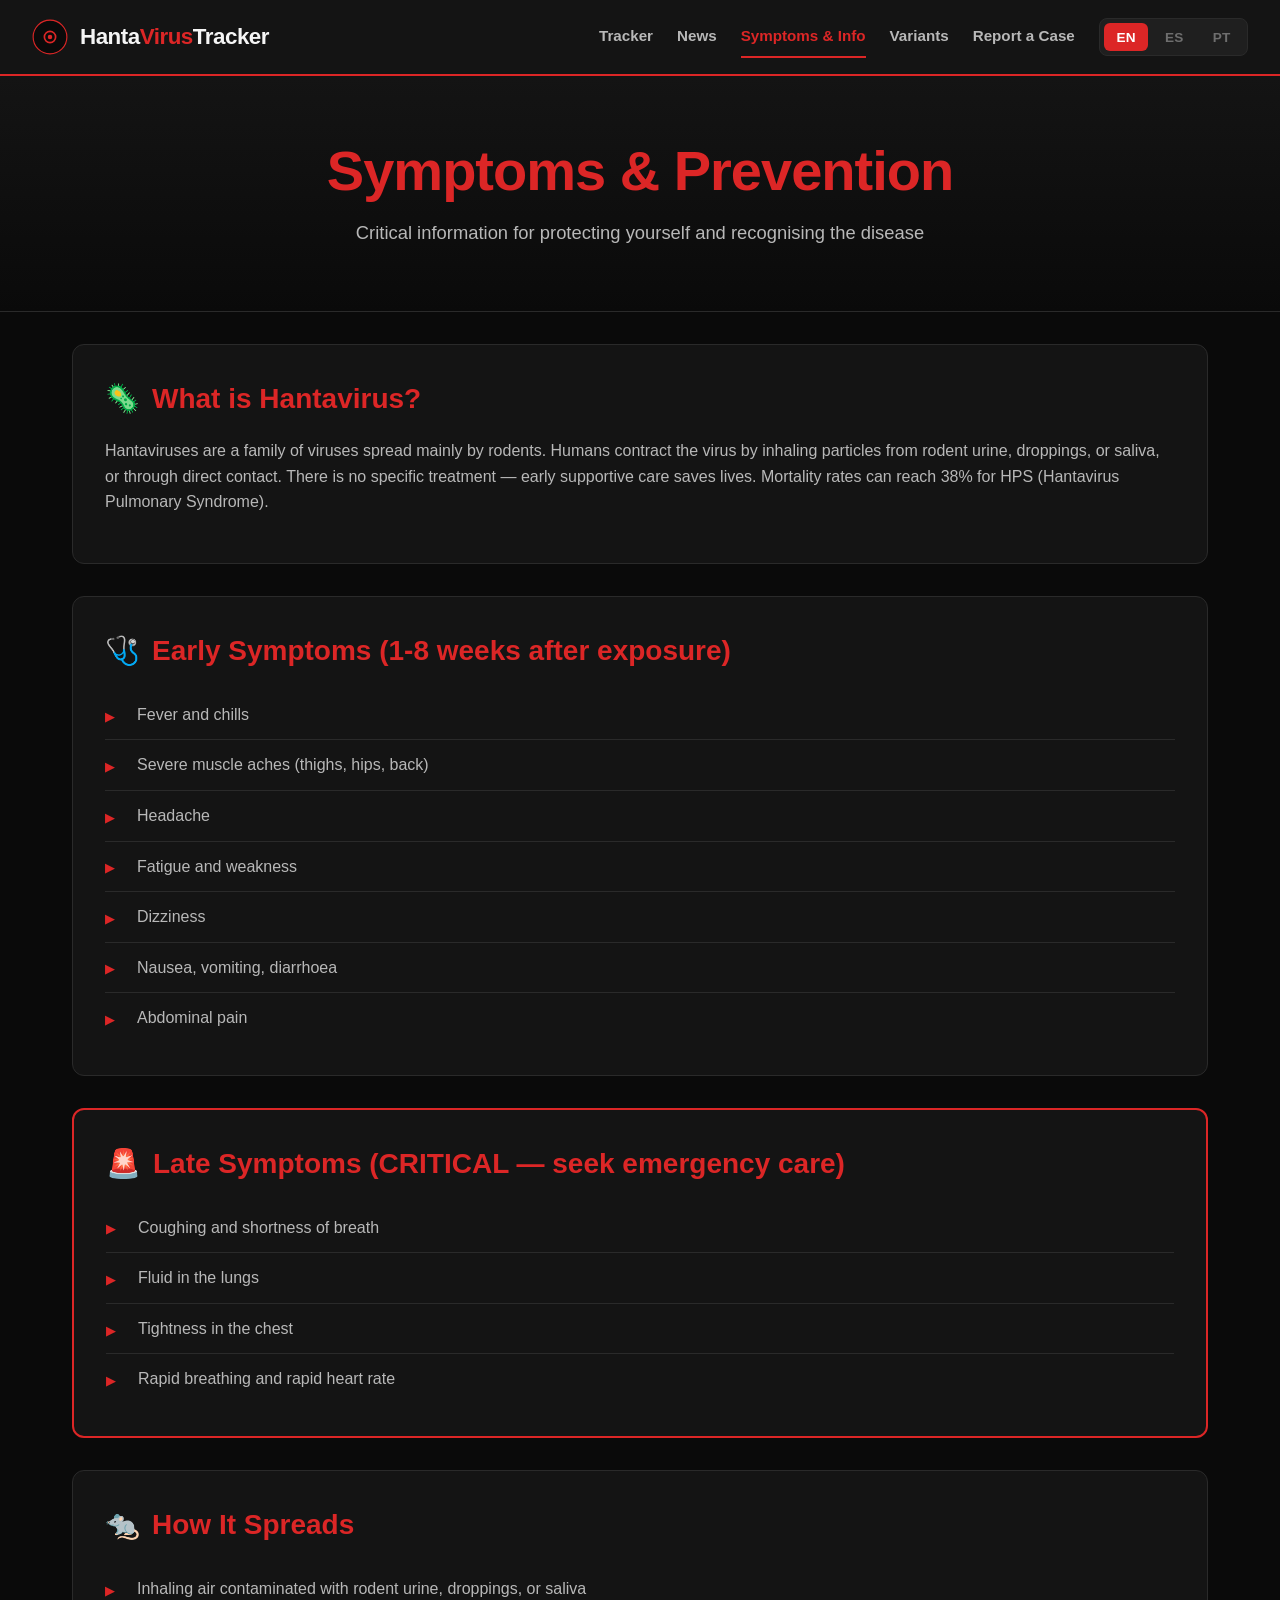
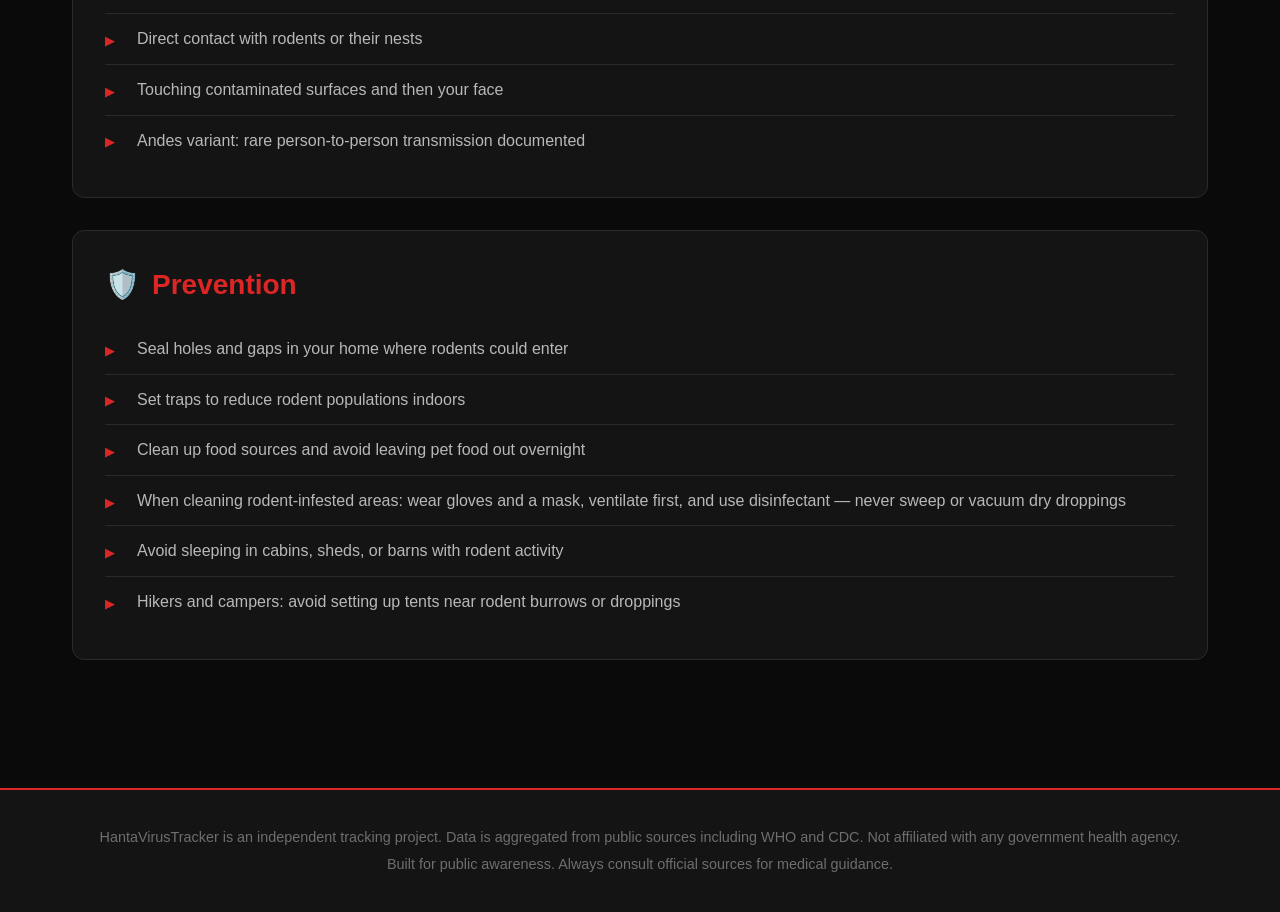
==== info.html @ 562e9c6b "Initial build: HantaVirusTracker live outbreak monitor - Index page with case counters and global he" ====
<!DOCTYPE html>
<html lang="en">
<head>
  <meta charset="UTF-8">
  <meta name="viewport" content="width=device-width, initial-scale=1.0">
  <title>Symptoms & Prevention — HantaVirusTracker</title>
  <meta name="description" content="Hantavirus symptoms, transmission routes, and prevention guidelines. Critical information for protecting yourself and recognising the disease.">
  <link rel="icon" type="image/svg+xml" href="assets/favicon.svg">
  <link rel="stylesheet" href="css/style.css">
</head>
<body>

  <nav class="navbar">
    <a href="index.html" class="brand">
      <svg viewBox="0 0 64 64" xmlns="http://www.w3.org/2000/svg">
        <circle cx="32" cy="32" r="30" fill="#0a0a0a" stroke="#dc2626" stroke-width="2"/>
        <circle cx="32" cy="32" r="10" fill="none" stroke="#dc2626" stroke-width="3"/>
        <circle cx="32" cy="32" r="4" fill="#dc2626"/>
      </svg>
      <span>Hanta<span class="brand-hanta">Virus</span>Tracker</span>
    </a>
    <div class="nav-links">
      <a href="index.html" data-i18n="nav_home">Tracker</a>
      <a href="news.html" data-i18n="nav_news">News</a>
      <a href="info.html" class="active" data-i18n="nav_info">Symptoms & Info</a>
      <a href="variants.html" data-i18n="nav_variants">Variants</a>
      <a href="report.html" data-i18n="nav_report">Report a Case</a>
      <div class="lang-switcher">
        <button class="lang-btn" data-lang="en">EN</button>
        <button class="lang-btn" data-lang="es">ES</button>
        <button class="lang-btn" data-lang="pt">PT</button>
      </div>
    </div>
  </nav>

  <header class="hero">
    <h1>
      <span class="highlight" data-i18n="info_title">Symptoms & Prevention</span>
    </h1>
    <p data-i18n="info_subtitle">Critical information for protecting yourself and recognising the disease</p>
  </header>

  <main class="container">

    <section class="info-section">
      <h2><span>🦠</span> <span data-i18n="info_about_h">What is Hantavirus?</span></h2>
      <p data-i18n="info_about_p">Hantaviruses are a family of viruses spread mainly by rodents...</p>
    </section>

    <section class="info-section">
      <h2><span>🩺</span> <span data-i18n="info_symptoms_h">Early Symptoms</span></h2>
      <ul data-i18n-list="info_symptoms"></ul>
    </section>

    <section class="info-section" style="border: 2px solid var(--alert-red);">
      <h2><span>🚨</span> <span data-i18n="info_late_h">Late Symptoms (CRITICAL)</span></h2>
      <ul data-i18n-list="info_late"></ul>
    </section>

    <section class="info-section">
      <h2><span>🐀</span> <span data-i18n="info_transmission_h">How It Spreads</span></h2>
      <ul data-i18n-list="info_transmission"></ul>
    </section>

    <section class="info-section">
      <h2><span>🛡️</span> <span data-i18n="info_prevention_h">Prevention</span></h2>
      <ul data-i18n-list="info_prevention"></ul>
    </section>

  </main>

  <footer class="footer">
    <p data-i18n="footer_disclaimer">HantaVirusTracker is an independent tracking project.</p>
    <p data-i18n="footer_credits">Built for public awareness.</p>
  </footer>

  <script src="js/translations.js"></script>
  <script src="js/main.js"></script>
</body>
</html>
---- css/style.css ----
/* HantaVirusTracker — Bold & Urgent Theme */

* {
  margin: 0;
  padding: 0;
  box-sizing: border-box;
}

:root {
  --bg-primary: #0a0a0a;
  --bg-secondary: #141414;
  --bg-elevated: #1f1f1f;
  --border: #2a2a2a;
  --text-primary: #f5f5f5;
  --text-secondary: #b8b8b8;
  --text-muted: #6e6e6e;
  --alert-red: #dc2626;
  --alert-red-dark: #991b1b;
  --warning-orange: #f97316;
  --warning-yellow: #eab308;
  --safe-green: #16a34a;
  --link-blue: #3b82f6;
}

html {
  scroll-behavior: smooth;
}

body {
  font-family: -apple-system, BlinkMacSystemFont, "Segoe UI", Roboto, "Helvetica Neue", Arial, sans-serif;
  background: var(--bg-primary);
  color: var(--text-primary);
  line-height: 1.6;
  min-height: 100vh;
}

/* ===== NAVIGATION ===== */
.navbar {
  background: var(--bg-secondary);
  border-bottom: 2px solid var(--alert-red);
  padding: 1rem 2rem;
  position: sticky;
  top: 0;
  z-index: 1000;
  display: flex;
  align-items: center;
  justify-content: space-between;
  flex-wrap: wrap;
  gap: 1rem;
}

.brand {
  display: flex;
  align-items: center;
  gap: 0.75rem;
  text-decoration: none;
  color: var(--text-primary);
  font-weight: 800;
  font-size: 1.4rem;
  letter-spacing: -0.5px;
}

.brand svg {
  width: 36px;
  height: 36px;
}

.brand-hanta {
  color: var(--alert-red);
}

.nav-links {
  display: flex;
  gap: 1.5rem;
  align-items: center;
  flex-wrap: wrap;
}

.nav-links a {
  color: var(--text-secondary);
  text-decoration: none;
  font-weight: 600;
  font-size: 0.95rem;
  transition: color 0.2s;
  padding: 0.5rem 0;
  border-bottom: 2px solid transparent;
}

.nav-links a:hover, .nav-links a.active {
  color: var(--alert-red);
  border-bottom-color: var(--alert-red);
}

/* Language Switcher */
.lang-switcher {
  display: flex;
  gap: 0.25rem;
  background: var(--bg-elevated);
  border-radius: 8px;
  padding: 0.25rem;
  border: 1px solid var(--border);
}

.lang-btn {
  background: transparent;
  border: none;
  color: var(--text-muted);
  font-weight: 700;
  padding: 0.4rem 0.8rem;
  border-radius: 6px;
  cursor: pointer;
  font-size: 0.85rem;
  transition: all 0.2s;
}

.lang-btn:hover {
  color: var(--text-primary);
}

.lang-btn.active {
  background: var(--alert-red);
  color: white;
}

/* ===== ALERT BANNER ===== */
.alert-banner {
  background: linear-gradient(90deg, var(--alert-red-dark), var(--alert-red));
  color: white;
  padding: 1rem 2rem;
  text-align: center;
  font-weight: 700;
  display: flex;
  align-items: center;
  justify-content: center;
  gap: 0.75rem;
  animation: pulse-bg 3s ease-in-out infinite;
}

.alert-banner .alert-icon {
  font-size: 1.3rem;
  animation: blink 1.5s ease-in-out infinite;
}

@keyframes pulse-bg {
  0%, 100% { background: linear-gradient(90deg, var(--alert-red-dark), var(--alert-red)); }
  50% { background: linear-gradient(90deg, var(--alert-red), #ef4444); }
}

@keyframes blink {
  0%, 100% { opacity: 1; }
  50% { opacity: 0.4; }
}

/* ===== HERO ===== */
.hero {
  background: linear-gradient(180deg, var(--bg-secondary) 0%, var(--bg-primary) 100%);
  padding: 4rem 2rem;
  text-align: center;
  border-bottom: 1px solid var(--border);
}

.hero h1 {
  font-size: clamp(2rem, 5vw, 3.5rem);
  font-weight: 900;
  letter-spacing: -1px;
  margin-bottom: 1rem;
  line-height: 1.1;
}

.hero h1 .highlight {
  color: var(--alert-red);
}

.hero p {
  color: var(--text-secondary);
  font-size: 1.15rem;
  max-width: 700px;
  margin: 0 auto;
}

.hero-status {
  display: inline-flex;
  align-items: center;
  gap: 0.5rem;
  background: rgba(220, 38, 38, 0.15);
  border: 1px solid var(--alert-red);
  padding: 0.5rem 1rem;
  border-radius: 999px;
  font-size: 0.85rem;
  font-weight: 700;
  color: var(--alert-red);
  margin-bottom: 1.5rem;
  text-transform: uppercase;
  letter-spacing: 1px;
}

.live-dot {
  width: 8px;
  height: 8px;
  background: var(--alert-red);
  border-radius: 50%;
  animation: blink 1.2s ease-in-out infinite;
}

/* ===== CONTAINER ===== */
.container {
  max-width: 1200px;
  margin: 0 auto;
  padding: 2rem;
}

/* ===== STATS GRID ===== */
.stats-grid {
  display: grid;
  grid-template-columns: repeat(auto-fit, minmax(240px, 1fr));
  gap: 1.5rem;
  margin: 2rem 0;
}

.stat-card {
  background: var(--bg-secondary);
  border: 1px solid var(--border);
  border-radius: 12px;
  padding: 2rem;
  text-align: center;
  position: relative;
  overflow: hidden;
  transition: transform 0.2s, border-color 0.2s;
}

.stat-card:hover {
  transform: translateY(-4px);
  border-color: var(--alert-red);
}

.stat-card.critical {
  border-color: var(--alert-red);
  background: linear-gradient(135deg, var(--bg-secondary), rgba(220, 38, 38, 0.08));
}

.stat-card.warning {
  border-color: var(--warning-orange);
  background: linear-gradient(135deg, var(--bg-secondary), rgba(249, 115, 22, 0.08));
}

.stat-card.danger {
  border-color: #7f1d1d;
  background: linear-gradient(135deg, var(--bg-secondary), rgba(127, 29, 29, 0.15));
}

.stat-label {
  text-transform: uppercase;
  font-size: 0.8rem;
  font-weight: 700;
  letter-spacing: 1.5px;
  color: var(--text-muted);
  margin-bottom: 0.75rem;
}

.stat-value {
  font-size: 3rem;
  font-weight: 900;
  line-height: 1;
  margin-bottom: 0.5rem;
}

.stat-value.red { color: var(--alert-red); }
.stat-value.orange { color: var(--warning-orange); }
.stat-value.dark-red { color: #fca5a5; }

.stat-change {
  font-size: 0.85rem;
  font-weight: 700;
  color: var(--text-secondary);
}

.stat-change.up { color: var(--alert-red); }

/* ===== SECTIONS ===== */
.section {
  margin: 3rem 0;
}

.section-header {
  display: flex;
  justify-content: space-between;
  align-items: center;
  margin-bottom: 1.5rem;
  flex-wrap: wrap;
  gap: 1rem;
}

.section-title {
  font-size: 1.75rem;
  font-weight: 800;
  letter-spacing: -0.5px;
  display: flex;
  align-items: center;
  gap: 0.75rem;
}

.section-title .icon {
  color: var(--alert-red);
}

.section-subtitle {
  color: var(--text-muted);
  font-size: 0.95rem;
}

/* ===== MAP ===== */
#heatmap {
  width: 100%;
  height: 500px;
  border-radius: 12px;
  border: 1px solid var(--border);
  background: var(--bg-secondary);
  overflow: hidden;
}

.map-legend {
  display: flex;
  gap: 1.5rem;
  margin-top: 1rem;
  padding: 1rem;
  background: var(--bg-secondary);
  border: 1px solid var(--border);
  border-radius: 8px;
  flex-wrap: wrap;
  justify-content: center;
}

.legend-item {
  display: flex;
  align-items: center;
  gap: 0.5rem;
  font-size: 0.9rem;
  color: var(--text-secondary);
}

.legend-dot {
  width: 16px;
  height: 16px;
  border-radius: 50%;
}

/* ===== NEWS FEED ===== */
.news-list {
  display: flex;
  flex-direction: column;
  gap: 1rem;
}

.news-item {
  background: var(--bg-secondary);
  border: 1px solid var(--border);
  border-left: 4px solid var(--alert-red);
  border-radius: 8px;
  padding: 1.25rem 1.5rem;
  transition: transform 0.2s, border-color 0.2s;
}

.news-item:hover {
  transform: translateX(4px);
  border-left-color: var(--warning-orange);
}

.news-item a {
  color: var(--text-primary);
  text-decoration: none;
  font-weight: 700;
  font-size: 1.05rem;
  display: block;
  margin-bottom: 0.5rem;
}

.news-item a:hover {
  color: var(--alert-red);
}

.news-meta {
  display: flex;
  gap: 1rem;
  font-size: 0.8rem;
  color: var(--text-muted);
  text-transform: uppercase;
  letter-spacing: 1px;
  font-weight: 600;
}

.news-source {
  color: var(--alert-red);
}

.news-description {
  color: var(--text-secondary);
  font-size: 0.95rem;
  margin-top: 0.5rem;
  line-height: 1.5;
}

.news-loading, .news-error {
  text-align: center;
  padding: 3rem;
  color: var(--text-muted);
  background: var(--bg-secondary);
  border-radius: 8px;
  border: 1px dashed var(--border);
}

/* ===== VARIANTS PAGE ===== */
.variants-grid {
  display: grid;
  grid-template-columns: repeat(auto-fit, minmax(320px, 1fr));
  gap: 1.5rem;
  margin: 2rem 0;
}

.variant-card {
  background: var(--bg-secondary);
  border: 1px solid var(--border);
  border-top: 5px solid var(--alert-red);
  border-radius: 12px;
  padding: 2rem;
}

.variant-card h3 {
  font-size: 1.5rem;
  font-weight: 800;
  margin-bottom: 0.5rem;
}

.variant-card .variant-region {
  color: var(--warning-orange);
  font-size: 0.85rem;
  text-transform: uppercase;
  letter-spacing: 1px;
  font-weight: 700;
  margin-bottom: 1rem;
}

.variant-stats {
  display: grid;
  grid-template-columns: 1fr 1fr;
  gap: 1rem;
  margin: 1rem 0;
  padding: 1rem;
  background: var(--bg-elevated);
  border-radius: 8px;
}

.variant-stat-label {
  font-size: 0.75rem;
  text-transform: uppercase;
  color: var(--text-muted);
  letter-spacing: 1px;
  font-weight: 700;
}

.variant-stat-value {
  font-size: 1.5rem;
  font-weight: 900;
  color: var(--alert-red);
}

.variant-card p {
  color: var(--text-secondary);
  font-size: 0.95rem;
}

/* ===== INFO PAGE ===== */
.info-section {
  background: var(--bg-secondary);
  border: 1px solid var(--border);
  border-radius: 12px;
  padding: 2rem;
  margin-bottom: 2rem;
}

.info-section h2 {
  font-size: 1.75rem;
  font-weight: 800;
  margin-bottom: 1rem;
  color: var(--alert-red);
  display: flex;
  align-items: center;
  gap: 0.75rem;
}

.info-section ul {
  list-style: none;
  padding: 0;
}

.info-section li {
  padding: 0.75rem 0 0.75rem 2rem;
  position: relative;
  color: var(--text-secondary);
  border-bottom: 1px solid var(--border);
}

.info-section li:last-child {
  border-bottom: none;
}

.info-section li::before {
  content: "▶";
  position: absolute;
  left: 0;
  color: var(--alert-red);
  font-size: 0.8rem;
  top: 1.05rem;
}

.info-section p {
  color: var(--text-secondary);
  margin-bottom: 1rem;
}

/* ===== REPORT FORM ===== */
.form-card {
  background: var(--bg-secondary);
  border: 1px solid var(--border);
  border-radius: 12px;
  padding: 2.5rem;
  max-width: 720px;
  margin: 0 auto;
}

.form-group {
  margin-bottom: 1.5rem;
}

.form-group label {
  display: block;
  font-weight: 700;
  margin-bottom: 0.5rem;
  font-size: 0.9rem;
  text-transform: uppercase;
  letter-spacing: 0.5px;
  color: var(--text-secondary);
}

.form-group input,
.form-group textarea,
.form-group select {
  width: 100%;
  padding: 0.85rem 1rem;
  background: var(--bg-primary);
  border: 1px solid var(--border);
  border-radius: 8px;
  color: var(--text-primary);
  font-size: 1rem;
  font-family: inherit;
  transition: border-color 0.2s;
}

.form-group input:focus,
.form-group textarea:focus,
.form-group select:focus {
  outline: none;
  border-color: var(--alert-red);
}

.form-group textarea {
  min-height: 120px;
  resize: vertical;
}

.form-disclaimer {
  background: rgba(220, 38, 38, 0.08);
  border: 1px solid var(--alert-red);
  border-radius: 8px;
  padding: 1rem;
  font-size: 0.9rem;
  color: var(--text-secondary);
  margin-bottom: 1.5rem;
}

.btn {
  display: inline-flex;
  align-items: center;
  justify-content: center;
  gap: 0.5rem;
  padding: 0.85rem 2rem;
  background: var(--alert-red);
  color: white;
  border: none;
  border-radius: 8px;
  font-weight: 800;
  font-size: 1rem;
  cursor: pointer;
  text-decoration: none;
  text-transform: uppercase;
  letter-spacing: 1px;
  transition: background 0.2s, transform 0.2s;
}

.btn:hover {
  background: var(--alert-red-dark);
  transform: translateY(-2px);
}

.btn-secondary {
  background: var(--bg-elevated);
  color: var(--text-primary);
  border: 1px solid var(--border);
}

.btn-secondary:hover {
  background: var(--border);
}

/* ===== FOOTER ===== */
.footer {
  background: var(--bg-secondary);
  border-top: 2px solid var(--alert-red);
  padding: 2rem;
  text-align: center;
  color: var(--text-muted);
  margin-top: 4rem;
  font-size: 0.9rem;
}

.footer a {
  color: var(--alert-red);
  text-decoration: none;
}

.footer p {
  margin: 0.25rem 0;
}

.last-updated {
  color: var(--text-muted);
  font-size: 0.85rem;
  font-style: italic;
}

/* ===== RESPONSIVE ===== */
@media (max-width: 768px) {
  .navbar {
    padding: 1rem;
  }
  .nav-links {
    width: 100%;
    justify-content: center;
  }
  .container {
    padding: 1.5rem 1rem;
  }
  .hero {
    padding: 2.5rem 1rem;
  }
  .stat-value {
    font-size: 2.25rem;
  }
  #heatmap {
    height: 400px;
  }
}
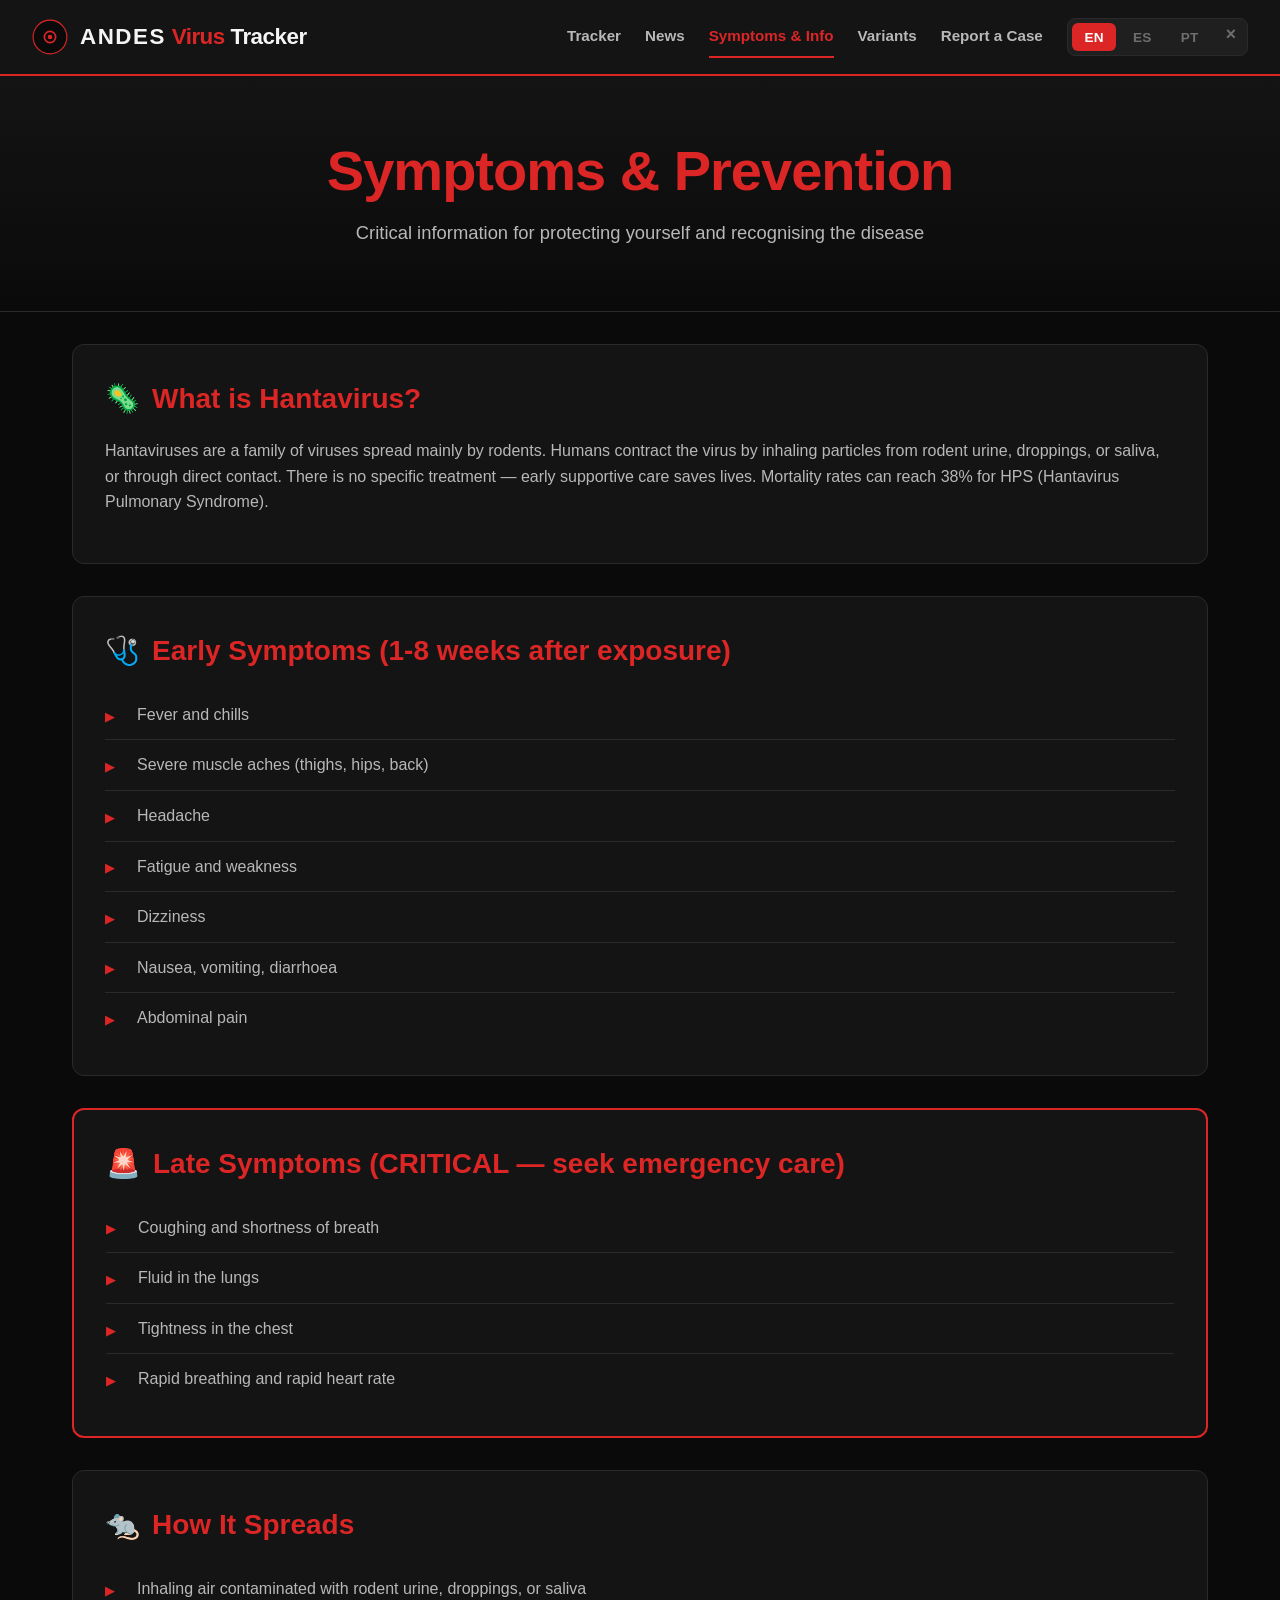
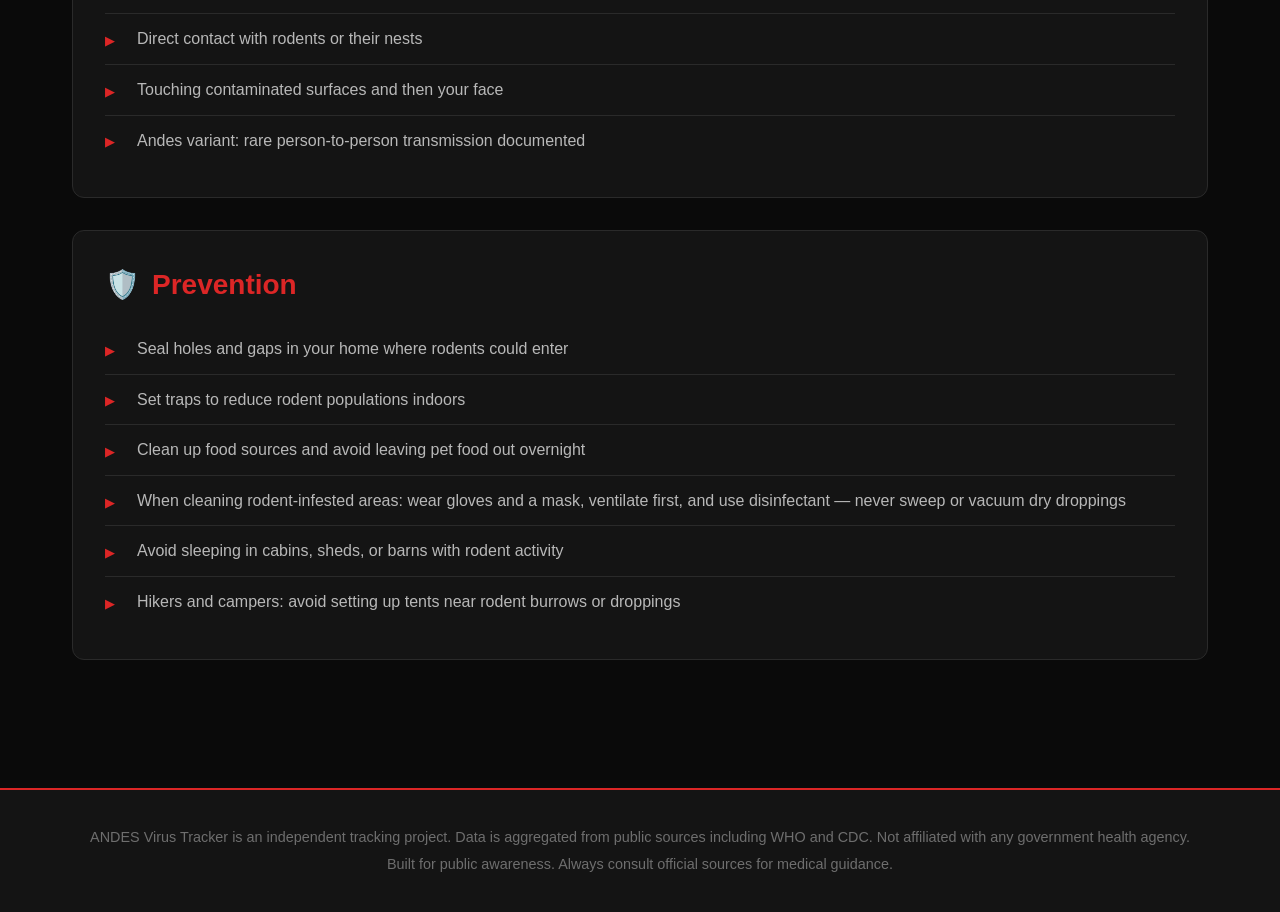
==== commit efdee258: "Rebrand to ANDES Virus Tracker - Page titles, brand in navbar, meta tags all updated - Brand styling" ====
--- a/info.html
+++ b/info.html
@@ -3,8 +3,8 @@
 <head>
   <meta charset="UTF-8">
   <meta name="viewport" content="width=device-width, initial-scale=1.0">
-  <title>Symptoms & Prevention — HantaVirusTracker</title>
-  <meta name="description" content="Hantavirus symptoms, transmission routes, and prevention guidelines. Critical information for protecting yourself and recognising the disease.">
+  <title>Symptoms & Prevention — ANDES Virus Tracker</title>
+  <meta name="description" content="Andes hantavirus symptoms, transmission routes, and prevention guidelines. Critical information for protecting yourself and recognising the disease.">
   <link rel="icon" type="image/svg+xml" href="assets/favicon.svg">
   <link rel="stylesheet" href="css/style.css">
 </head>
@@ -17,7 +17,7 @@
         <circle cx="32" cy="32" r="10" fill="none" stroke="#dc2626" stroke-width="3"/>
         <circle cx="32" cy="32" r="4" fill="#dc2626"/>
       </svg>
-      <span>Hanta<span class="brand-hanta">Virus</span>Tracker</span>
+      <span><span class="brand-andes">ANDES</span> <span class="brand-hanta">Virus</span> Tracker</span>
     </a>
     <div class="nav-links">
       <a href="index.html" data-i18n="nav_home">Tracker</a>
--- a/css/style.css
+++ b/css/style.css
@@ -69,6 +69,11 @@
   color: var(--alert-red);
 }
 
+.brand-andes {
+  letter-spacing: 1.5px;
+  font-weight: 900;
+}
+
 .nav-links {
   display: flex;
   gap: 1.5rem;
@@ -120,6 +125,57 @@
 .lang-btn.active {
   background: var(--alert-red);
   color: white;
+}
+
+.lang-close {
+  background: transparent;
+  border: none;
+  color: var(--text-muted);
+  font-size: 1.1rem;
+  font-weight: 700;
+  width: 24px;
+  height: 24px;
+  margin-left: 0.25rem;
+  border-radius: 6px;
+  cursor: pointer;
+  display: flex;
+  align-items: center;
+  justify-content: center;
+  line-height: 1;
+  transition: all 0.2s;
+}
+
+.lang-close:hover {
+  background: var(--alert-red);
+  color: white;
+}
+
+.lang-switcher.hidden {
+  display: none;
+}
+
+.lang-reopen {
+  display: none;
+  background: var(--bg-elevated);
+  border: 1px solid var(--border);
+  color: var(--text-secondary);
+  width: 36px;
+  height: 36px;
+  border-radius: 8px;
+  cursor: pointer;
+  font-size: 1.1rem;
+  align-items: center;
+  justify-content: center;
+  transition: all 0.2s;
+}
+
+.lang-reopen.visible {
+  display: inline-flex;
+}
+
+.lang-reopen:hover {
+  border-color: var(--alert-red);
+  color: var(--alert-red);
 }
 
 /* ===== ALERT BANNER ===== */
